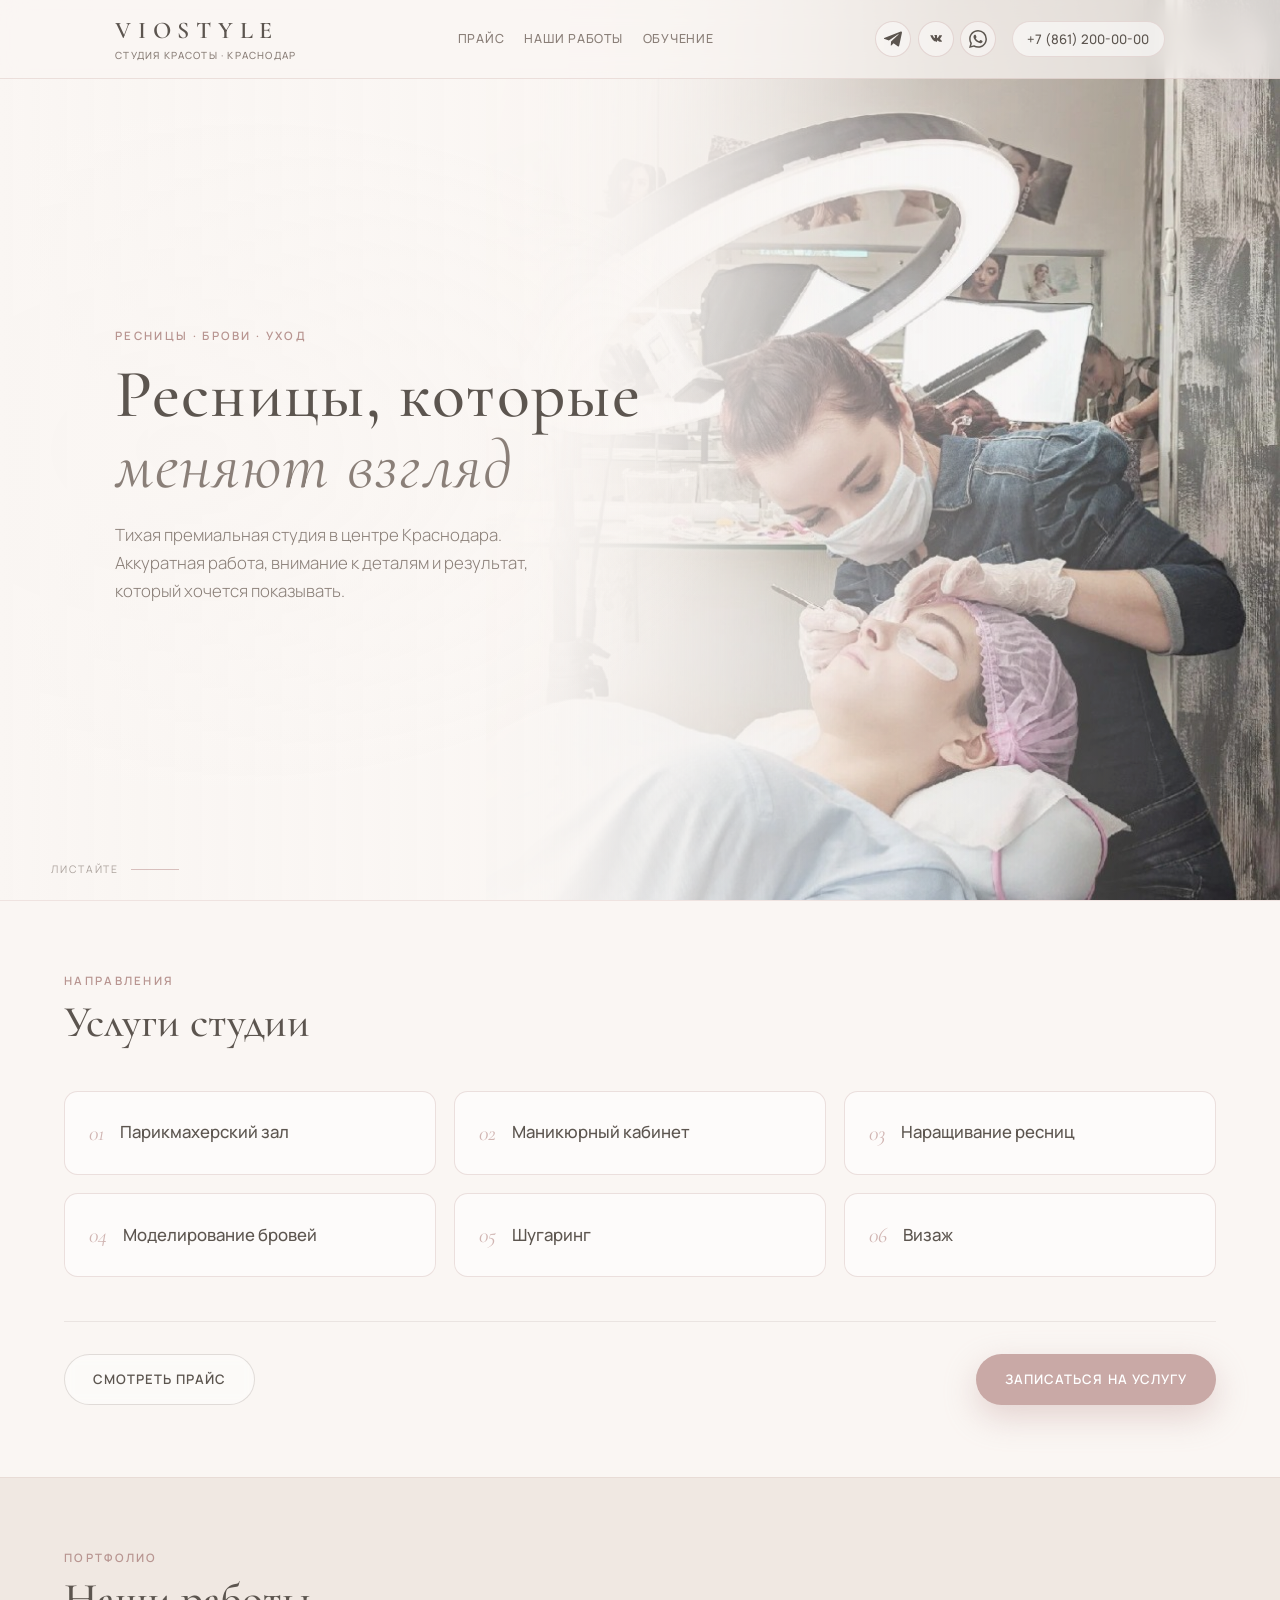
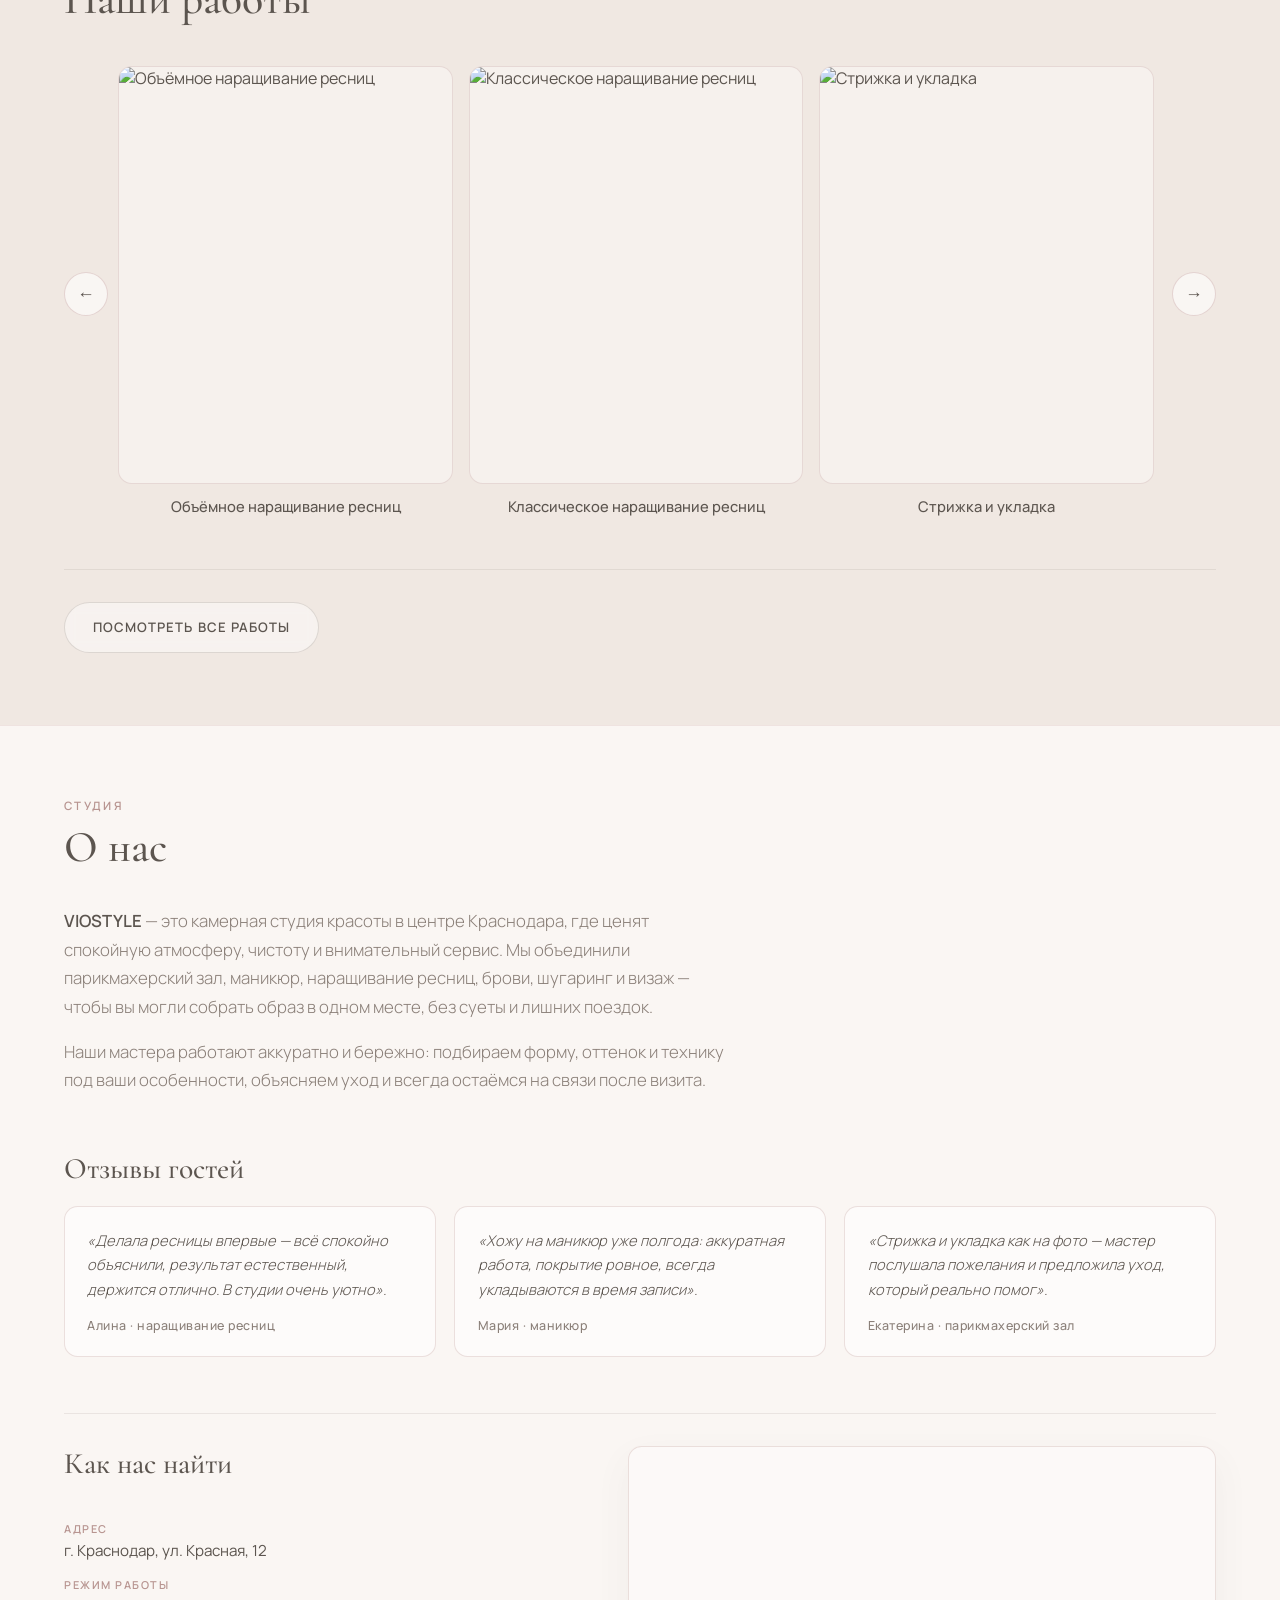
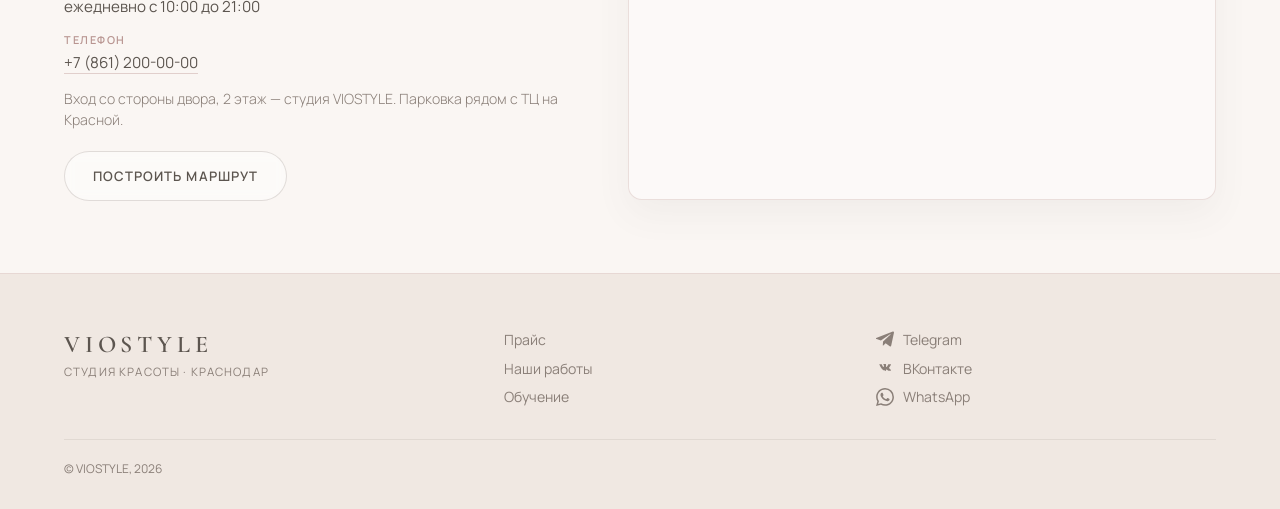
==== index.html @ 00aad1f7 "Add files via upload" ====
<!DOCTYPE html>
<html lang="ru">
<head>
  <meta charset="UTF-8">
  <meta name="viewport" content="width=device-width, initial-scale=1.0">
  <title>VIOSTYLE — студия красоты, Краснодар</title>
  <link rel="preconnect" href="https://fonts.googleapis.com">
  <link rel="preconnect" href="https://fonts.gstatic.com" crossorigin>
  <link href="https://fonts.googleapis.com/css2?family=Cormorant+Garamond:ital,wght@0,400;0,500;0,600;1,400&family=Manrope:wght@300;400;500;600&display=swap" rel="stylesheet">
  <link rel="stylesheet" href="css/style.css">
</head>
<body>
  <header class="site-header site-header--overlay">
    <div class="site-header__inner">
      <a class="site-brand" href="index.html">
        <span class="site-brand__name">VIOSTYLE</span>
        <span class="site-brand__tag">студия красоты · Краснодар</span>
      </a>
      <nav class="site-nav" aria-label="Основное меню">
        <a class="site-nav__link" href="price.html">Прайс</a>
        <a class="site-nav__link" href="works.html">Наши работы</a>
        <a class="site-nav__link" href="training.html">Обучение</a>
      </nav>
      <div class="site-header__end">
        <div class="site-social" aria-label="Соцсети">
          <a class="site-social__link" href="#" aria-label="Telegram">
            <svg class="site-icon" width="18" height="18" viewBox="0 0 24 24" fill="currentColor" aria-hidden="true"><path d="M9.417 15.181l-.397 5.584c.568 0 .816-.244 1.113-.537l2.663-2.545 5.518 4.041c1.012.564 1.725.267 1.998-.931L23.93 3.821c.321-1.496-.541-2.079-1.527-1.716L1.114 10.338c-1.496.581-1.479 1.413-.27 1.787l5.673 1.77L18.75 5.752c.6-.394 1.146-.176.697.238"/></svg>
          </a>
          <a class="site-social__link" href="#" aria-label="ВКонтакте">
            <svg class="site-icon" width="18" height="18" viewBox="0 0 24 24" fill="currentColor" aria-hidden="true"><path d="M12.785 16.241s.288-.032.436-.194c.136-.148.132-.427.132-.427s-.02-1.306.58-1.5c.592-.19 1.35.956 2.154 1.378.604.318 1.064.248 1.064.248l2.137-.03s1.117-.07.587-.95c-.043-.073-.308-.661-1.588-1.87-1.34-1.264-1.16-1.059.453-3.246.983-1.332 1.376-2.145 1.253-2.493-.117-.332-.84-.244-.84-.244l-2.406.015s-.178-.025-.31.056c-.128.078-.21.258-.21.258s-.378 1.008-.88 1.865c-1.058 1.687-1.484 1.773-1.657 1.667-.402-.248-.302-1.001-.302-1.538 0-1.672.252-2.368-.492-2.547-.247-.06-.428-.099-1.06-.106-.81-.008-1.496.003-1.882.195-.258.127-.457.41-.336.426.15.02.49.092.67.337.233.314.224 1.02.224 1.02s.134 1.98-.31 2.225c-.305.17-.723-.177-1.622-1.865-.46-.786-.808-1.654-.808-1.654s-.067-.163-.187-.251c-.145-.105-.348-.138-.348-.138l-2.286.015s-.343.01-.47.16c-.113.133-.009.408-.009.408s1.796 4.212 3.83 6.335c1.865 1.95 3.988 1.823 3.988 1.823h.958z"/></svg>
          </a>
          <a class="site-social__link" href="#" aria-label="WhatsApp">
            <svg class="site-icon" width="18" height="18" viewBox="0 0 24 24" fill="currentColor" aria-hidden="true"><path d="M17.472 14.382c-.297-.149-1.758-.867-2.03-.967-.273-.099-.471-.148-.67.15-.197.297-.767.966-.94 1.164-.173.199-.347.223-.644.075-.297-.15-1.255-.463-2.39-1.475-.883-.788-1.48-1.761-1.653-2.059-.173-.297-.018-.458.13-.606.134-.133.298-.347.446-.52.149-.174.198-.298.298-.497.099-.198.05-.371-.025-.52-.075-.149-.669-1.612-.916-2.207-.242-.579-.487-.5-.669-.51-.173-.008-.371-.01-.57-.01-.198 0-.52.074-.792.372-.272.297-1.04 1.016-1.04 2.479 0 1.462 1.065 2.875 1.213 3.074.149.198 2.096 3.2 5.077 4.487.709.306 1.262.489 1.694.625.712.227 1.36.195 1.871.118.571-.085 1.758-.719 2.006-1.413.248-.694.248-1.289.173-1.413-.074-.124-.272-.198-.57-.347m-5.421 7.403h-.004a9.87 9.87 0 01-5.031-1.378l-.361-.214-3.741.982.998-3.648-.235-.374a9.86 9.86 0 01-1.51-5.26c.001-5.45 4.436-9.884 9.888-9.884 2.64 0 5.122 1.03 6.988 2.898a9.825 9.825 0 012.893 6.994c-.003 5.45-4.437 9.884-9.885 9.884m8.413-18.297A11.815 11.815 0 0012.05 0C5.495 0 .16 5.335.157 11.892c0 2.096.547 4.142 1.588 5.945L.057 24l6.305-1.654a11.882 11.882 0 005.683 1.448h.005c6.554 0 11.89-5.335 11.893-11.893a11.821 11.821 0 00-3.48-8.413z"/></svg>
          </a>
        </div>
        <a class="site-phone" href="tel:+78612000000">+7 (861) 200-00-00</a>
      </div>
    </div>
  </header>

  <section class="hero" aria-label="Главный экран">
    <div class="hero__bg hero__bg--one" aria-hidden="true"></div>
    <div class="hero__bg hero__bg--two" aria-hidden="true"></div>
    <div class="hero__veil" aria-hidden="true"></div>

    <div class="hero__inner">
      <div class="hero__content">
        <p class="hero__eyebrow">Ресницы · брови · уход</p>
        <h1 class="hero__title">
          Ресницы, которые<br>
          <em>меняют взгляд</em>
        </h1>
        <p class="hero__lead">
          Тихая премиальная студия в центре Краснодара. Аккуратная работа,
          внимание к деталям и результат, который хочется показывать.
        </p>
      </div>
    </div>

    <div class="hero__scroll" aria-hidden="true">
      <span>Листайте</span>
      <span class="hero__scroll-line"></span>
    </div>
  </section>

  <section class="services" id="услуги" aria-labelledby="services-title">
    <div class="services__inner">
      <header class="services__head">
        <p class="services__eyebrow">Направления</p>
        <h2 class="services__title" id="services-title">Услуги студии</h2>
      </header>

      <ul class="services__grid">
        <li>
          <article class="service-card">
            <span class="service-card__num" aria-hidden="true">01</span>
            <h3 class="service-card__name">Парикмахерский зал</h3>
          </article>
        </li>
        <li>
          <article class="service-card">
            <span class="service-card__num" aria-hidden="true">02</span>
            <h3 class="service-card__name">Маникюрный кабинет</h3>
          </article>
        </li>
        <li>
          <article class="service-card">
            <span class="service-card__num" aria-hidden="true">03</span>
            <h3 class="service-card__name">Наращивание ресниц</h3>
          </article>
        </li>
        <li>
          <article class="service-card">
            <span class="service-card__num" aria-hidden="true">04</span>
            <h3 class="service-card__name">Моделирование бровей</h3>
          </article>
        </li>
        <li>
          <article class="service-card">
            <span class="service-card__num" aria-hidden="true">05</span>
            <h3 class="service-card__name">Шугаринг</h3>
          </article>
        </li>
        <li>
          <article class="service-card">
            <span class="service-card__num" aria-hidden="true">06</span>
            <h3 class="service-card__name">Визаж</h3>
          </article>
        </li>
      </ul>

      <div class="services__actions">
        <a class="btn btn--ghost" href="price.html">Смотреть прайс</a>
        <a class="btn btn--primary" id="запись" href="#">Записаться на услугу</a>
      </div>
    </div>
  </section>

  <section class="portfolio" id="работы" aria-labelledby="portfolio-title">
    <div class="portfolio__inner">
      <header class="portfolio__head">
        <p class="portfolio__eyebrow">Портфолио</p>
        <h2 class="portfolio__title" id="portfolio-title">Наши работы</h2>
      </header>

      <div class="portfolio__carousel" data-carousel>
        <button class="portfolio__nav portfolio__nav--prev" type="button" aria-label="Предыдущие работы" data-carousel-prev>
          <span aria-hidden="true">←</span>
        </button>

        <div class="portfolio__viewport" tabindex="0" data-carousel-viewport>
          <ul class="portfolio__track">
            <li class="portfolio__slide">
              <figure class="portfolio__card">
                <div class="portfolio__media">
                  <img src="assets/Portfolio/lashes1.webp" alt="Объёмное наращивание ресниц" width="640" height="800" loading="lazy" decoding="async">
                </div>
                <figcaption class="portfolio__caption">Объёмное наращивание ресниц</figcaption>
              </figure>
            </li>
            <li class="portfolio__slide">
              <figure class="portfolio__card">
                <div class="portfolio__media">
                  <img src="assets/Portfolio/lashes2.webp" alt="Классическое наращивание ресниц" width="640" height="800" loading="lazy" decoding="async">
                </div>
                <figcaption class="portfolio__caption">Классическое наращивание ресниц</figcaption>
              </figure>
            </li>
            <li class="portfolio__slide">
              <figure class="portfolio__card">
                <div class="portfolio__media">
                  <img src="assets/Portfolio/hears1.webp" alt="Стрижка и укладка" width="640" height="800" loading="lazy" decoding="async">
                </div>
                <figcaption class="portfolio__caption">Стрижка и укладка</figcaption>
              </figure>
            </li>
            <li class="portfolio__slide">
              <figure class="portfolio__card">
                <div class="portfolio__media">
                  <img src="assets/Portfolio/makeup1.webp" alt="Вечерний визаж" width="640" height="800" loading="lazy" decoding="async">
                </div>
                <figcaption class="portfolio__caption">Вечерний визаж</figcaption>
              </figure>
            </li>
            <li class="portfolio__slide">
              <figure class="portfolio__card">
                <div class="portfolio__media">
                  <img src="assets/Portfolio/nail1.webp" alt="Маникюр с покрытием" width="640" height="800" loading="lazy" decoding="async">
                </div>
                <figcaption class="portfolio__caption">Маникюр с покрытием</figcaption>
              </figure>
            </li>
          </ul>
        </div>

        <button class="portfolio__nav portfolio__nav--next" type="button" aria-label="Следующие работы" data-carousel-next>
          <span aria-hidden="true">→</span>
        </button>
      </div>

      <div class="portfolio__footer">
        <a class="btn btn--ghost" href="works.html">Посмотреть все работы</a>
      </div>
    </div>
  </section>

  <section class="about" id="о-нас" aria-labelledby="about-title">
    <div class="about__inner">
      <header class="about__head">
        <p class="about__eyebrow">Студия</p>
        <h2 class="about__title" id="about-title">О нас</h2>
      </header>

      <div class="about__intro">
        <p class="about__text">
          <strong>VIOSTYLE</strong> — это камерная студия красоты в центре Краснодара, где ценят
          спокойную атмосферу, чистоту и внимательный сервис. Мы объединили парикмахерский зал,
          маникюр, наращивание ресниц, брови, шугаринг и визаж — чтобы вы могли собрать образ
          в одном месте, без суеты и лишних поездок.
        </p>
        <p class="about__text">
          Наши мастера работают аккуратно и бережно: подбираем форму, оттенок и технику под ваши
          особенности, объясняем уход и всегда остаёмся на связи после визита.
        </p>
      </div>

      <div class="about__reviews">
        <h3 class="about__subtitle">Отзывы гостей</h3>
        <ul class="about__reviews-list">
          <li>
            <blockquote class="review-card">
              <p class="review-card__text">
                «Делала ресницы впервые — всё спокойно объяснили, результат естественный,
                держится отлично. В студии очень уютно».
              </p>
              <footer class="review-card__author">Алина · наращивание ресниц</footer>
            </blockquote>
          </li>
          <li>
            <blockquote class="review-card">
              <p class="review-card__text">
                «Хожу на маникюр уже полгода: аккуратная работа, покрытие ровное,
                всегда укладываются в время записи».
              </p>
              <footer class="review-card__author">Мария · маникюр</footer>
            </blockquote>
          </li>
          <li>
            <blockquote class="review-card">
              <p class="review-card__text">
                «Стрижка и укладка как на фото — мастер послушала пожелания и предложила
                уход, который реально помог».
              </p>
              <footer class="review-card__author">Екатерина · парикмахерский зал</footer>
            </blockquote>
          </li>
        </ul>
      </div>

      <div class="about__location">
        <div class="about__place">
          <h3 class="about__subtitle">Как нас найти</h3>
          <address class="about__address">
            <p class="about__address-line">
              <span class="about__label">Адрес</span>
              г. Краснодар, ул. Красная, 12
            </p>
            <p class="about__address-line">
              <span class="about__label">Режим работы</span>
              ежедневно с 10:00 до 21:00
            </p>
            <p class="about__address-line">
              <span class="about__label">Телефон</span>
              <a href="tel:+78612000000">+7 (861) 200-00-00</a>
            </p>
            <p class="about__address-line about__address-line--hint">
              Вход со стороны двора, 2 этаж — студия VIOSTYLE. Парковка рядом с ТЦ на Красной.
            </p>
          </address>
          <a
            class="btn btn--ghost about__route"
            href="https://yandex.ru/maps/?rtext=~45.035432,38.976278&rtt=auto"
            target="_blank"
            rel="noopener noreferrer"
          >Построить маршрут</a>
        </div>

        <div class="about__map-wrap">
          <iframe
            class="about__map"
            title="Карта — студия VIOSTYLE на ул. Красной, 12"
            src="https://yandex.ru/map-widget/v1/?ll=38.976278%2C45.035432&amp;z=17&amp;l=map&amp;pt=38.976278%2C45.035432%2Cpm2rdm"
            allowfullscreen
            loading="lazy"
            referrerpolicy="no-referrer-when-downgrade"
          ></iframe>
        </div>
      </div>
    </div>
  </section>

  <footer class="site-footer">
    <div class="site-footer__inner">
      <div class="site-footer__brand">
        <p class="site-footer__name">VIOSTYLE</p>
        <p class="site-footer__tag">Студия красоты · Краснодар</p>
      </div>
      <nav class="site-footer__nav" aria-label="Навигация в подвале">
        <a href="price.html">Прайс</a>
        <a href="works.html">Наши работы</a>
        <a href="training.html">Обучение</a>
      </nav>
      <div class="site-footer__social" aria-label="Соцсети">
        <a class="site-footer__social-link" href="#" aria-label="Telegram">
          <svg class="site-icon" width="18" height="18" viewBox="0 0 24 24" fill="currentColor" aria-hidden="true"><path d="M9.417 15.181l-.397 5.584c.568 0 .816-.244 1.113-.537l2.663-2.545 5.518 4.041c1.012.564 1.725.267 1.998-.931L23.93 3.821c.321-1.496-.541-2.079-1.527-1.716L1.114 10.338c-1.496.581-1.479 1.413-.27 1.787l5.673 1.77L18.75 5.752c.6-.394 1.146-.176.697.238"/></svg>
          <span>Telegram</span>
        </a>
        <a class="site-footer__social-link" href="#" aria-label="ВКонтакте">
          <svg class="site-icon" width="18" height="18" viewBox="0 0 24 24" fill="currentColor" aria-hidden="true"><path d="M12.785 16.241s.288-.032.436-.194c.136-.148.132-.427.132-.427s-.02-1.306.58-1.5c.592-.19 1.35.956 2.154 1.378.604.318 1.064.248 1.064.248l2.137-.03s1.117-.07.587-.95c-.043-.073-.308-.661-1.588-1.87-1.34-1.264-1.16-1.059.453-3.246.983-1.332 1.376-2.145 1.253-2.493-.117-.332-.84-.244-.84-.244l-2.406.015s-.178-.025-.31.056c-.128.078-.21.258-.21.258s-.378 1.008-.88 1.865c-1.058 1.687-1.484 1.773-1.657 1.667-.402-.248-.302-1.001-.302-1.538 0-1.672.252-2.368-.492-2.547-.247-.06-.428-.099-1.06-.106-.81-.008-1.496.003-1.882.195-.258.127-.457.41-.336.426.15.02.49.092.67.337.233.314.224 1.02.224 1.02s.134 1.98-.31 2.225c-.305.17-.723-.177-1.622-1.865-.46-.786-.808-1.654-.808-1.654s-.067-.163-.187-.251c-.145-.105-.348-.138-.348-.138l-2.286.015s-.343.01-.47.16c-.113.133-.009.408-.009.408s1.796 4.212 3.83 6.335c1.865 1.95 3.988 1.823 3.988 1.823h.958z"/></svg>
          <span>ВКонтакте</span>
        </a>
        <a class="site-footer__social-link" href="#" aria-label="WhatsApp">
          <svg class="site-icon" width="18" height="18" viewBox="0 0 24 24" fill="currentColor" aria-hidden="true"><path d="M17.472 14.382c-.297-.149-1.758-.867-2.03-.967-.273-.099-.471-.148-.67.15-.197.297-.767.966-.94 1.164-.173.199-.347.223-.644.075-.297-.15-1.255-.463-2.39-1.475-.883-.788-1.48-1.761-1.653-2.059-.173-.297-.018-.458.13-.606.134-.133.298-.347.446-.52.149-.174.198-.298.298-.497.099-.198.05-.371-.025-.52-.075-.149-.669-1.612-.916-2.207-.242-.579-.487-.5-.669-.51-.173-.008-.371-.01-.57-.01-.198 0-.52.074-.792.372-.272.297-1.04 1.016-1.04 2.479 0 1.462 1.065 2.875 1.213 3.074.149.198 2.096 3.2 5.077 4.487.709.306 1.262.489 1.694.625.712.227 1.36.195 1.871.118.571-.085 1.758-.719 2.006-1.413.248-.694.248-1.289.173-1.413-.074-.124-.272-.198-.57-.347m-5.421 7.403h-.004a9.87 9.87 0 01-5.031-1.378l-.361-.214-3.741.982.998-3.648-.235-.374a9.86 9.86 0 01-1.51-5.26c.001-5.45 4.436-9.884 9.888-9.884 2.64 0 5.122 1.03 6.988 2.898a9.825 9.825 0 012.893 6.994c-.003 5.45-4.437 9.884-9.885 9.884m8.413-18.297A11.815 11.815 0 0012.05 0C5.495 0 .16 5.335.157 11.892c0 2.096.547 4.142 1.588 5.945L.057 24l6.305-1.654a11.882 11.882 0 005.683 1.448h.005c6.554 0 11.89-5.335 11.893-11.893a11.821 11.821 0 00-3.48-8.413z"/></svg>
          <span>WhatsApp</span>
        </a>
      </div>
      <p class="site-footer__copy">© VIOSTYLE, 2026</p>
    </div>
  </footer>

  <script src="js/main.js"></script>
</body>
</html>
---- css/style.css ----
/* Палитра (пастельные тона)
   Основной:    #FAF6F3 — тёплый кремовый фон
   Вспомогательный: #8A7F78 — приглушённый тауп для текста
   Акцент:      #C9A9A6 — пыльная роза для кнопок и акцентов
*/
:root {
  --color-primary: #faf6f3;
  --color-primary-deep: #f0e8e2;
  --color-secondary: #8a7f78;
  --color-secondary-dark: #5c554f;
  --color-accent: #c9a9a6;
  --color-accent-hover: #b89591;
  --color-white: #ffffff;
  --font-display: "Cormorant Garamond", "Times New Roman", serif;
  --font-body: "Manrope", system-ui, sans-serif;
  --ease-out: cubic-bezier(0.22, 1, 0.36, 1);
}

*,
*::before,
*::after {
  box-sizing: border-box;
}

html {
  -webkit-font-smoothing: antialiased;
}

body {
  margin: 0;
  min-height: 100vh;
  font-family: var(--font-body);
  font-weight: 400;
  color: var(--color-secondary-dark);
  background: var(--color-primary);
}

body.page {
  display: flex;
  flex-direction: column;
  min-height: 100vh;
  min-height: 100dvh;
}

/* Шапка сайта */
.site-header {
  position: sticky;
  top: 0;
  z-index: 100;
  background: rgba(250, 246, 243, 0.92);
  border-bottom: 1px solid rgba(201, 169, 166, 0.3);
  backdrop-filter: blur(12px);
}

.site-header--overlay {
  position: fixed;
  left: 0;
  right: 0;
  background: rgba(250, 246, 243, 0.72);
}

.site-header__inner {
  max-width: 72rem;
  margin: 0 auto;
  padding: 1rem clamp(1.25rem, 4vw, 3.5rem);
  display: flex;
  flex-wrap: wrap;
  align-items: center;
  justify-content: space-between;
  gap: 1rem 1.5rem;
}

.site-brand {
  display: flex;
  flex-direction: column;
  gap: 0.2rem;
  text-decoration: none;
  color: inherit;
  flex-shrink: 0;
}

.site-brand__name {
  font-family: var(--font-display);
  font-size: clamp(1.2rem, 2.2vw, 1.5rem);
  font-weight: 600;
  letter-spacing: 0.28em;
  color: var(--color-secondary-dark);
}

.site-brand__tag {
  font-size: 0.62rem;
  font-weight: 500;
  letter-spacing: 0.12em;
  text-transform: uppercase;
  color: var(--color-secondary);
}

.site-nav {
  display: flex;
  flex-wrap: wrap;
  align-items: center;
  justify-content: center;
  gap: 0.35rem 1.25rem;
  order: 3;
  width: 100%;
}

@media (min-width: 900px) {
  .site-nav {
    order: 0;
    width: auto;
    flex: 1;
  }
}

.site-nav__link {
  font-size: 0.78rem;
  font-weight: 500;
  letter-spacing: 0.06em;
  text-transform: uppercase;
  text-decoration: none;
  color: var(--color-secondary);
  padding: 0.35rem 0;
  border-bottom: 1px solid transparent;
  transition: color 0.35s var(--ease-out), border-color 0.35s var(--ease-out);
}

.site-nav__link:hover,
.site-nav__link.is-active {
  color: var(--color-secondary-dark);
  border-color: var(--color-accent);
}

.site-header__end {
  display: flex;
  flex-wrap: wrap;
  align-items: center;
  justify-content: flex-end;
  gap: 0.65rem 1rem;
  margin-left: auto;
}

.site-social {
  display: flex;
  align-items: center;
  gap: 0.4rem;
}

.site-icon {
  display: block;
  flex-shrink: 0;
}

.site-social__link {
  display: inline-flex;
  align-items: center;
  justify-content: center;
  width: 2.25rem;
  height: 2.25rem;
  padding: 0;
  text-decoration: none;
  color: var(--color-secondary-dark);
  border: 1px solid rgba(201, 169, 166, 0.4);
  border-radius: 999px;
  background: rgba(255, 255, 255, 0.45);
  transition:
    border-color 0.35s var(--ease-out),
    background 0.35s var(--ease-out),
    color 0.35s var(--ease-out);
}

.site-social__link:hover {
  border-color: var(--color-accent);
  background: var(--color-white);
}

.site-phone {
  font-size: 0.82rem;
  font-weight: 500;
  color: var(--color-secondary-dark);
  text-decoration: none;
  padding: 0.5rem 0.9rem;
  border-radius: 999px;
  background: rgba(255, 255, 255, 0.55);
  border: 1px solid rgba(201, 169, 166, 0.35);
  white-space: nowrap;
  transition: border-color 0.35s var(--ease-out), box-shadow 0.35s var(--ease-out);
}

.site-phone:hover {
  border-color: var(--color-accent);
  box-shadow: 0 8px 24px rgba(201, 169, 166, 0.25);
}

/* Подвал */
.site-footer {
  margin-top: auto;
  padding: clamp(2.5rem, 5vw, 3.5rem) clamp(1.25rem, 4vw, 3.5rem) 2rem;
  background: var(--color-primary-deep);
  border-top: 1px solid rgba(201, 169, 166, 0.25);
}

.site-footer__inner {
  max-width: 72rem;
  margin: 0 auto;
  display: grid;
  grid-template-columns: 1fr;
  gap: 1.5rem 2rem;
}

@media (min-width: 720px) {
  .site-footer__inner {
    grid-template-columns: 1.2fr 1fr 1fr;
    align-items: start;
  }

  .site-footer__copy {
    grid-column: 1 / -1;
  }
}

.site-footer__name {
  margin: 0 0 0.35rem;
  font-family: var(--font-display);
  font-size: 1.5rem;
  font-weight: 600;
  letter-spacing: 0.2em;
  color: var(--color-secondary-dark);
}

.site-footer__tag {
  margin: 0;
  font-size: 0.72rem;
  letter-spacing: 0.1em;
  text-transform: uppercase;
  color: var(--color-secondary);
}

.site-footer__nav,
.site-footer__social {
  display: flex;
  flex-direction: column;
  align-items: flex-start;
  gap: 0.55rem;
}

.site-footer__nav a {
  font-size: 0.88rem;
  text-decoration: none;
  color: var(--color-secondary);
  border-bottom: 1px solid transparent;
  transition: color 0.35s var(--ease-out), border-color 0.35s var(--ease-out);
}

.site-footer__nav a:hover {
  color: var(--color-secondary-dark);
  border-color: var(--color-accent);
}

.site-footer__social-link {
  display: inline-flex;
  align-items: center;
  gap: 0.55rem;
  font-size: 0.88rem;
  text-decoration: none;
  color: var(--color-secondary);
  border-bottom: 1px solid transparent;
  transition: color 0.35s var(--ease-out), border-color 0.35s var(--ease-out);
}

.site-footer__social-link:hover {
  color: var(--color-secondary-dark);
  border-color: var(--color-accent);
}

.site-footer__copy {
  margin: 0.5rem 0 0;
  padding-top: 1.25rem;
  border-top: 1px solid rgba(138, 127, 120, 0.15);
  font-size: 0.75rem;
  color: var(--color-secondary);
}

/* Заглушки внутренних страниц */
.page-stub {
  flex: 1;
  max-width: 36rem;
  margin: 0 auto;
  padding: clamp(6rem, 14vh, 8rem) clamp(1.25rem, 4vw, 3.5rem) clamp(3rem, 8vh, 5rem);
  text-align: left;
}

.page-stub__eyebrow {
  margin: 0 0 0.65rem;
  font-size: 0.72rem;
  font-weight: 600;
  letter-spacing: 0.2em;
  text-transform: uppercase;
  color: var(--color-accent-hover);
}

.page-stub__title {
  margin: 0 0 1rem;
  font-family: var(--font-display);
  font-size: clamp(2rem, 5vw, 2.75rem);
  font-weight: 500;
  color: var(--color-secondary-dark);
}

.page-stub__text {
  margin: 0 0 1.75rem;
  font-size: 1rem;
  line-height: 1.65;
  font-weight: 300;
  color: var(--color-secondary);
}

.hero {
  position: relative;
  min-height: 100vh;
  min-height: 100dvh;
  display: flex;
  flex-direction: column;
  overflow: hidden;
  background: var(--color-primary);
  padding-top: 5.5rem;
}

/* Два фоновых слоя из assets */
.hero__bg {
  position: absolute;
  inset: 0;
  pointer-events: none;
  background-size: cover;
  background-position: center;
  will-change: transform;
}

.hero__bg--one {
  background-image: url("../assets/bg-hero2.webp");
  opacity: 0.18;
  transform: scale(1.05);
  filter: saturate(0.85) brightness(1.08);
}

.hero__bg--two {
  left: 38%;
  background-image: url("../assets/bg-img1.webp");
  background-position: 72% center;
  mask-image: linear-gradient(
    105deg,
    transparent 0%,
    rgba(0, 0, 0, 0.15) 18%,
    rgba(0, 0, 0, 0.85) 45%,
    #000 100%
  );
  -webkit-mask-image: linear-gradient(
    105deg,
    transparent 0%,
    rgba(0, 0, 0, 0.15) 18%,
    rgba(0, 0, 0, 0.85) 45%,
    #000 100%
  );
}

.hero__veil {
  position: absolute;
  inset: 0;
  background:
    radial-gradient(ellipse 80% 70% at 15% 50%, var(--color-primary) 0%, transparent 55%),
    linear-gradient(90deg, var(--color-primary) 0%, rgba(250, 246, 243, 0.92) 42%, rgba(250, 246, 243, 0.35) 68%, transparent 100%);
  pointer-events: none;
}

.hero__inner {
  position: relative;
  z-index: 2;
  flex: 1;
  display: grid;
  grid-template-columns: 1fr;
  align-items: center;
  gap: 2.5rem;
  padding: clamp(2rem, 6vh, 4rem) clamp(1.25rem, 4vw, 3.5rem) clamp(3rem, 8vh, 5rem);
  max-width: 72rem;
  margin: 0 auto;
  width: 100%;
}


.hero__content {
  max-width: 34rem;
  animation: hero-in 1.1s var(--ease-out) both;
}

.hero__eyebrow {
  margin: 0 0 1rem;
  font-size: 0.72rem;
  font-weight: 600;
  letter-spacing: 0.2em;
  text-transform: uppercase;
  color: var(--color-accent-hover);
}

.hero__title {
  margin: 0 0 1.25rem;
  font-family: var(--font-display);
  font-size: clamp(2.5rem, 6.5vw, 4.25rem);
  font-weight: 500;
  line-height: 1.05;
  letter-spacing: 0.02em;
  color: var(--color-secondary-dark);
}

.hero__title em {
  font-style: italic;
  font-weight: 400;
  color: var(--color-secondary);
}

.hero__lead {
  margin: 0;
  font-size: clamp(0.95rem, 1.8vw, 1.05rem);
  line-height: 1.65;
  font-weight: 300;
  color: var(--color-secondary);
  max-width: 28rem;
}

.btn {
  display: inline-flex;
  align-items: center;
  justify-content: center;
  padding: 0.95rem 1.75rem;
  font-family: var(--font-body);
  font-size: 0.82rem;
  font-weight: 600;
  letter-spacing: 0.08em;
  text-transform: uppercase;
  text-decoration: none;
  border-radius: 999px;
  border: 1px solid transparent;
  cursor: pointer;
  transition:
    transform 0.35s var(--ease-out),
    background 0.35s var(--ease-out),
    border-color 0.35s var(--ease-out),
    box-shadow 0.35s var(--ease-out);
}

.btn--primary {
  background: var(--color-accent);
  color: var(--color-white);
  box-shadow: 0 12px 32px rgba(201, 169, 166, 0.45);
}

.btn--primary:hover {
  background: var(--color-accent-hover);
  transform: translateY(-2px);
  box-shadow: 0 16px 40px rgba(201, 169, 166, 0.5);
}

.btn--ghost {
  background: rgba(255, 255, 255, 0.45);
  color: var(--color-secondary-dark);
  border-color: rgba(138, 127, 120, 0.25);
  backdrop-filter: blur(6px);
}

.btn--ghost:hover {
  border-color: var(--color-accent);
  transform: translateY(-2px);
}

/* Блок услуг */
.services {
  position: relative;
  z-index: 1;
  padding: clamp(3rem, 8vh, 5rem) clamp(1.25rem, 4vw, 3.5rem);
  background: var(--color-primary);
  border-top: 1px solid rgba(201, 169, 166, 0.25);
}

.services__inner {
  max-width: 72rem;
  margin: 0 auto;
}

.services__head {
  margin-bottom: clamp(2rem, 4vw, 2.75rem);
  max-width: 28rem;
}

.services__eyebrow {
  margin: 0 0 0.65rem;
  font-size: 0.72rem;
  font-weight: 600;
  letter-spacing: 0.2em;
  text-transform: uppercase;
  color: var(--color-accent-hover);
}

.services__title {
  margin: 0;
  font-family: var(--font-display);
  font-size: clamp(2rem, 4.5vw, 2.75rem);
  font-weight: 500;
  line-height: 1.1;
  color: var(--color-secondary-dark);
}

.services__grid {
  list-style: none;
  margin: 0;
  padding: 0;
  display: grid;
  grid-template-columns: 1fr;
  gap: 0.85rem;
}

@media (min-width: 560px) {
  .services__grid {
    grid-template-columns: repeat(2, 1fr);
    gap: 1rem;
  }
}

@media (min-width: 960px) {
  .services__grid {
    grid-template-columns: repeat(3, 1fr);
    gap: 1.15rem;
  }
}

.service-card {
  position: relative;
  display: flex;
  align-items: center;
  gap: 1rem;
  min-height: 5.25rem;
  padding: 1.35rem 1.5rem;
  background: rgba(255, 255, 255, 0.55);
  border: 1px solid rgba(201, 169, 166, 0.35);
  border-radius: 0.85rem;
  transition:
    border-color 0.35s var(--ease-out),
    box-shadow 0.35s var(--ease-out),
    transform 0.35s var(--ease-out);
}

.service-card:hover {
  border-color: var(--color-accent);
  box-shadow: 0 14px 36px rgba(92, 85, 79, 0.08);
  transform: translateY(-2px);
}

.service-card__num {
  flex-shrink: 0;
  font-family: var(--font-display);
  font-size: 1.35rem;
  font-style: italic;
  color: var(--color-accent);
  opacity: 0.85;
}

.service-card__name {
  margin: 0;
  font-family: var(--font-body);
  font-size: clamp(0.95rem, 1.6vw, 1.05rem);
  font-weight: 500;
  line-height: 1.35;
  color: var(--color-secondary-dark);
}

.services__actions {
  display: flex;
  flex-wrap: wrap;
  align-items: center;
  justify-content: space-between;
  gap: 1rem;
  margin-top: clamp(2rem, 4vw, 2.75rem);
  padding-top: clamp(1.5rem, 3vw, 2rem);
  border-top: 1px solid rgba(138, 127, 120, 0.15);
}

.services__actions .btn--primary {
  margin-left: auto;
}

@media (max-width: 479px) {
  .services__actions {
    flex-direction: column;
    align-items: stretch;
  }

  .services__actions .btn--primary {
    margin-left: 0;
  }
}

/* Блок «Наши работы» */
.portfolio {
  padding: clamp(3rem, 8vh, 5rem) clamp(1.25rem, 4vw, 3.5rem);
  background: var(--color-primary-deep);
  border-top: 1px solid rgba(201, 169, 166, 0.2);
}

.portfolio__inner {
  max-width: 72rem;
  margin: 0 auto;
}

.portfolio__head {
  margin-bottom: clamp(1.75rem, 4vw, 2.5rem);
  max-width: 28rem;
}

.portfolio__eyebrow {
  margin: 0 0 0.65rem;
  font-size: 0.72rem;
  font-weight: 600;
  letter-spacing: 0.2em;
  text-transform: uppercase;
  color: var(--color-accent-hover);
}

.portfolio__title {
  margin: 0;
  font-family: var(--font-display);
  font-size: clamp(2rem, 4.5vw, 2.75rem);
  font-weight: 500;
  line-height: 1.1;
  color: var(--color-secondary-dark);
}

.portfolio__carousel {
  display: grid;
  grid-template-columns: auto 1fr auto;
  align-items: center;
  gap: 0.65rem;
}

@media (max-width: 559px) {
  .portfolio__carousel {
    grid-template-columns: 1fr;
    gap: 0.75rem;
  }

  .portfolio__nav {
    display: none;
  }
}

.portfolio__nav {
  flex-shrink: 0;
  display: inline-flex;
  align-items: center;
  justify-content: center;
  width: 2.75rem;
  height: 2.75rem;
  padding: 0;
  border: 1px solid rgba(201, 169, 166, 0.45);
  border-radius: 50%;
  background: rgba(255, 255, 255, 0.6);
  color: var(--color-secondary-dark);
  font-size: 1.1rem;
  cursor: pointer;
  transition:
    border-color 0.35s var(--ease-out),
    background 0.35s var(--ease-out),
    transform 0.35s var(--ease-out);
}

.portfolio__nav:hover {
  border-color: var(--color-accent);
  background: var(--color-white);
  transform: translateY(-1px);
}

.portfolio__nav:disabled {
  opacity: 0.35;
  cursor: not-allowed;
  transform: none;
}

.portfolio__viewport {
  overflow-x: auto;
  overflow-y: hidden;
  scroll-snap-type: x mandatory;
  scroll-behavior: smooth;
  -webkit-overflow-scrolling: touch;
  scrollbar-width: thin;
  scrollbar-color: var(--color-accent) transparent;
  padding-bottom: 0.35rem;
}

.portfolio__viewport:focus-visible {
  outline: 2px solid var(--color-accent);
  outline-offset: 4px;
}

.portfolio__viewport::-webkit-scrollbar {
  height: 6px;
}

.portfolio__viewport::-webkit-scrollbar-thumb {
  background: rgba(201, 169, 166, 0.65);
  border-radius: 999px;
}

.portfolio__track {
  display: flex;
  gap: 1rem;
  list-style: none;
  margin: 0;
  padding: 0.15rem 0.25rem;
}

.portfolio__slide {
  flex: 0 0 min(78vw, 17.5rem);
  scroll-snap-align: start;
}

@media (min-width: 720px) {
  .portfolio__slide {
    flex-basis: min(42vw, 20rem);
  }
}

@media (min-width: 1024px) {
  .portfolio__slide {
    flex-basis: calc((100% - 2rem) / 3);
  }
}

.portfolio__card {
  margin: 0;
  height: 100%;
}

.portfolio__media {
  position: relative;
  aspect-ratio: 4 / 5;
  border-radius: 0.85rem;
  overflow: hidden;
  border: 1px solid rgba(201, 169, 166, 0.35);
  background: rgba(255, 255, 255, 0.4);
}

.portfolio__media img {
  display: block;
  width: 100%;
  height: 100%;
  object-fit: cover;
  transition: transform 0.5s var(--ease-out);
}

.portfolio__card:hover .portfolio__media img {
  transform: scale(1.03);
}

.portfolio__caption {
  margin: 0.85rem 0 0;
  padding: 0 0.15rem;
  font-size: 0.92rem;
  font-weight: 500;
  line-height: 1.35;
  color: var(--color-secondary-dark);
  text-align: center;
}

.portfolio__footer {
  display: flex;
  justify-content: flex-start;
  margin-top: clamp(2rem, 4vw, 2.75rem);
  padding-top: clamp(1.5rem, 3vw, 2rem);
  border-top: 1px solid rgba(138, 127, 120, 0.15);
}

/* Блок «О нас» */
.about {
  padding: clamp(3rem, 8vh, 5rem) clamp(1.25rem, 4vw, 3.5rem);
  background: var(--color-primary);
  border-top: 1px solid rgba(201, 169, 166, 0.25);
}

.about__inner {
  max-width: 72rem;
  margin: 0 auto;
}

.about__head {
  margin-bottom: clamp(1.75rem, 4vw, 2.25rem);
  max-width: 28rem;
}

.about__eyebrow {
  margin: 0 0 0.65rem;
  font-size: 0.72rem;
  font-weight: 600;
  letter-spacing: 0.2em;
  text-transform: uppercase;
  color: var(--color-accent-hover);
}

.about__title {
  margin: 0;
  font-family: var(--font-display);
  font-size: clamp(2rem, 4.5vw, 2.75rem);
  font-weight: 500;
  line-height: 1.1;
  color: var(--color-secondary-dark);
}

.about__intro {
  max-width: 42rem;
  margin-bottom: clamp(2.5rem, 5vw, 3.5rem);
}

.about__text {
  margin: 0 0 1rem;
  font-size: clamp(0.95rem, 1.8vw, 1.05rem);
  line-height: 1.7;
  font-weight: 300;
  color: var(--color-secondary);
}

.about__text:last-child {
  margin-bottom: 0;
}

.about__text strong {
  font-weight: 600;
  color: var(--color-secondary-dark);
}

.about__subtitle {
  margin: 0 0 1.25rem;
  font-family: var(--font-display);
  font-size: clamp(1.45rem, 3vw, 1.85rem);
  font-weight: 500;
  color: var(--color-secondary-dark);
}

.about__reviews {
  margin-bottom: clamp(2.5rem, 5vw, 3.5rem);
}

.about__reviews-list {
  list-style: none;
  margin: 0;
  padding: 0;
  display: grid;
  grid-template-columns: 1fr;
  gap: 1rem;
}

@media (min-width: 720px) {
  .about__reviews-list {
    grid-template-columns: repeat(3, 1fr);
    gap: 1.15rem;
  }
}

.review-card {
  margin: 0;
  height: 100%;
  padding: 1.35rem 1.4rem;
  background: rgba(255, 255, 255, 0.55);
  border: 1px solid rgba(201, 169, 166, 0.35);
  border-radius: 0.85rem;
}

.review-card__text {
  margin: 0 0 1rem;
  font-size: 0.92rem;
  line-height: 1.65;
  font-weight: 300;
  font-style: italic;
  color: var(--color-secondary-dark);
}

.review-card__author {
  font-size: 0.78rem;
  font-weight: 500;
  letter-spacing: 0.04em;
  color: var(--color-secondary);
  font-style: normal;
}

.about__location {
  display: grid;
  grid-template-columns: 1fr;
  gap: 1.5rem;
  align-items: start;
  padding-top: clamp(1.5rem, 3vw, 2rem);
  border-top: 1px solid rgba(138, 127, 120, 0.15);
}

@media (min-width: 900px) {
  .about__location {
    grid-template-columns: minmax(0, 0.95fr) minmax(0, 1.05fr);
    gap: 2rem;
  }
}

.about__place {
  display: flex;
  flex-direction: column;
  align-items: flex-start;
  gap: 1.25rem;
}

.about__address {
  font-style: normal;
  display: flex;
  flex-direction: column;
  gap: 0.85rem;
}

.about__address-line {
  margin: 0;
  font-size: 0.95rem;
  line-height: 1.5;
  color: var(--color-secondary-dark);
}

.about__address-line--hint {
  font-size: 0.88rem;
  font-weight: 300;
  color: var(--color-secondary);
}

.about__label {
  display: block;
  margin-bottom: 0.2rem;
  font-size: 0.68rem;
  font-weight: 600;
  letter-spacing: 0.14em;
  text-transform: uppercase;
  color: var(--color-accent-hover);
}

.about__address a {
  color: var(--color-secondary-dark);
  text-decoration: none;
  border-bottom: 1px solid rgba(201, 169, 166, 0.5);
  transition: border-color 0.35s var(--ease-out);
}

.about__address a:hover {
  border-color: var(--color-accent);
}

.about__map-wrap {
  min-height: 16rem;
  border-radius: 0.85rem;
  overflow: hidden;
  border: 1px solid rgba(201, 169, 166, 0.35);
  background: rgba(255, 255, 255, 0.4);
  box-shadow: 0 14px 36px rgba(92, 85, 79, 0.06);
}

.about__map {
  display: block;
  width: 100%;
  height: min(22rem, 55vw);
  min-height: 16rem;
  border: 0;
}

.hero__scroll {
  position: relative;
  z-index: 2;
  display: flex;
  align-items: center;
  gap: 0.75rem;
  padding: 0 0 1.5rem clamp(1.25rem, 4vw, 3.5rem);
  font-size: 0.65rem;
  letter-spacing: 0.18em;
  text-transform: uppercase;
  color: var(--color-secondary);
  opacity: 0.7;
}

.hero__scroll-line {
  display: block;
  width: 3rem;
  height: 1px;
  background: var(--color-accent);
  transform-origin: left;
  animation: scroll-pulse 2.4s ease-in-out infinite;
}

@keyframes hero-in {
  from {
    opacity: 0;
    transform: translateY(24px);
  }
  to {
    opacity: 1;
    transform: translateY(0);
  }
}

@keyframes scroll-pulse {
  0%,
  100% {
    transform: scaleX(0.35);
    opacity: 0.5;
  }
  50% {
    transform: scaleX(1);
    opacity: 1;
  }
}

@media (prefers-reduced-motion: reduce) {
  .hero__content {
    animation: none;
  }

  .hero__scroll-line {
    animation: none;
  }

  .hero__bg--one {
    transform: none;
  }
}
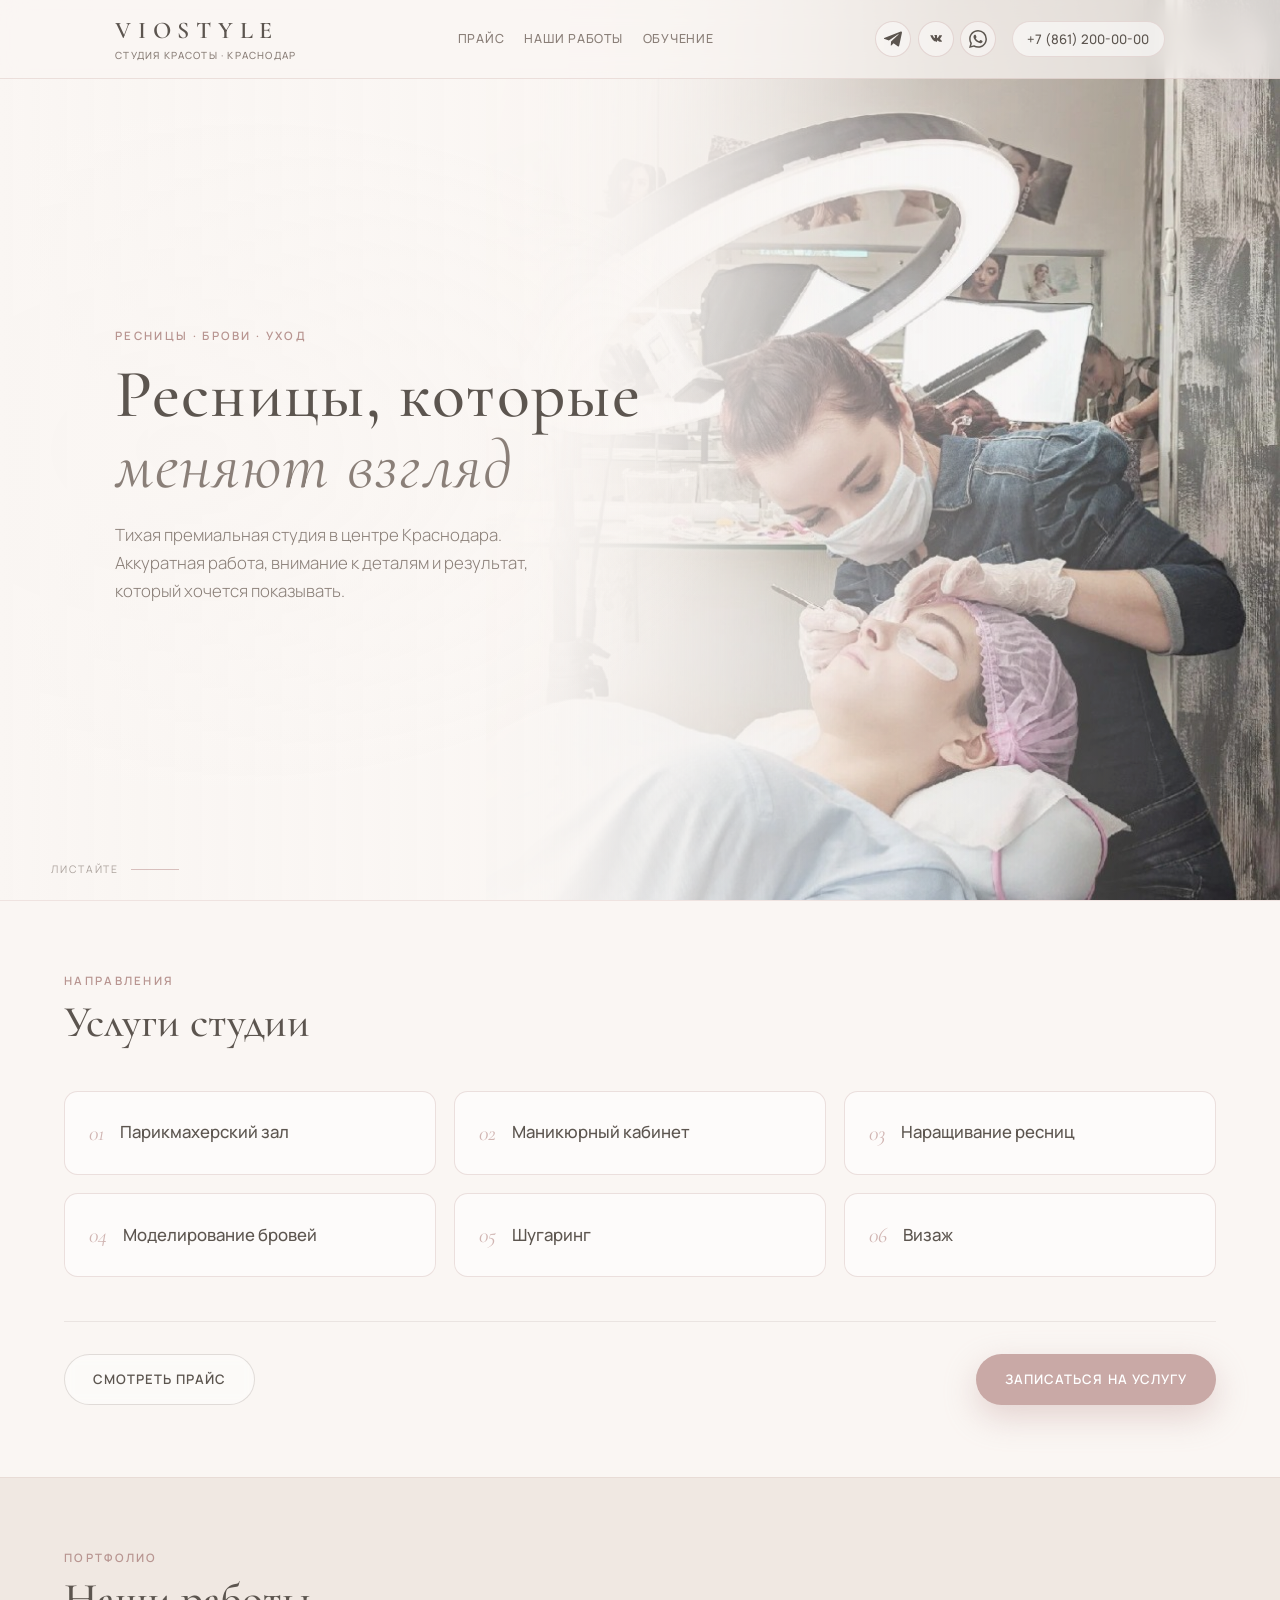
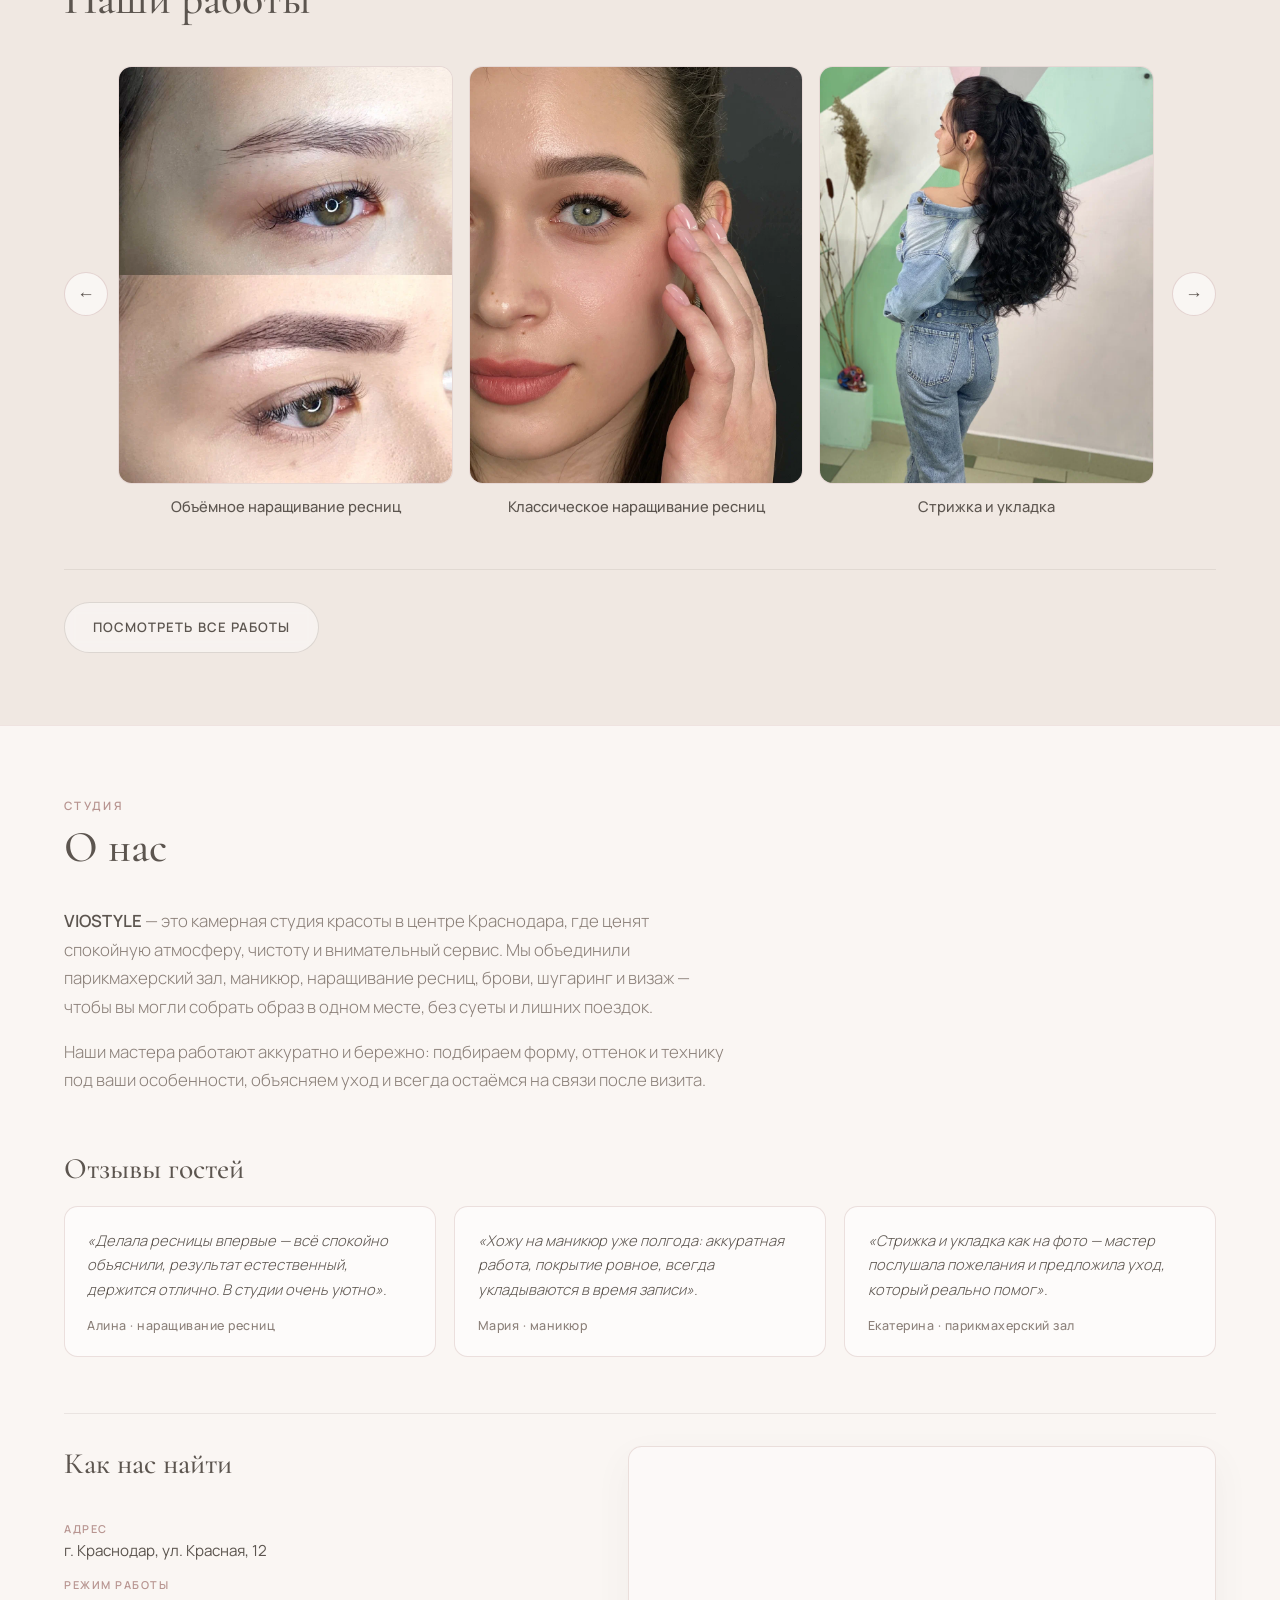
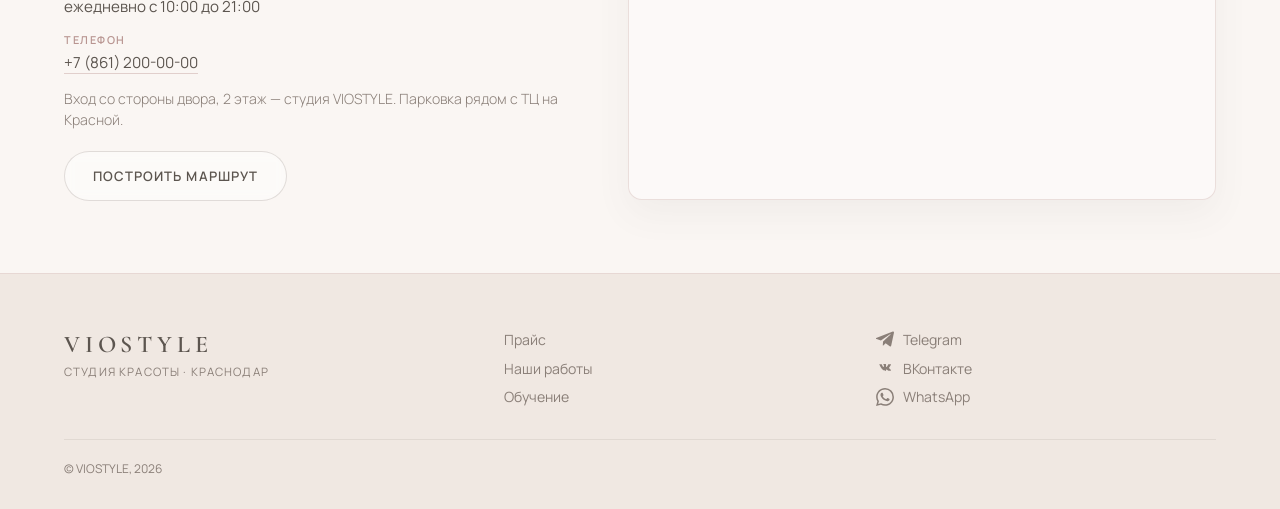
==== commit 825bc805: "Update index.html" ====
--- a/index.html
+++ b/index.html
@@ -133,7 +133,7 @@
             <li class="portfolio__slide">
               <figure class="portfolio__card">
                 <div class="portfolio__media">
-                  <img src="assets/Portfolio/lashes1.webp" alt="Объёмное наращивание ресниц" width="640" height="800" loading="lazy" decoding="async">
+                  <img src="assets/portfolio/lashes1.webp" alt="Объёмное наращивание ресниц" width="640" height="800" loading="lazy" decoding="async">
                 </div>
                 <figcaption class="portfolio__caption">Объёмное наращивание ресниц</figcaption>
               </figure>
@@ -141,7 +141,7 @@
             <li class="portfolio__slide">
               <figure class="portfolio__card">
                 <div class="portfolio__media">
-                  <img src="assets/Portfolio/lashes2.webp" alt="Классическое наращивание ресниц" width="640" height="800" loading="lazy" decoding="async">
+                  <img src="assets/portfolio/lashes2.webp" alt="Классическое наращивание ресниц" width="640" height="800" loading="lazy" decoding="async">
                 </div>
                 <figcaption class="portfolio__caption">Классическое наращивание ресниц</figcaption>
               </figure>
@@ -149,7 +149,7 @@
             <li class="portfolio__slide">
               <figure class="portfolio__card">
                 <div class="portfolio__media">
-                  <img src="assets/Portfolio/hears1.webp" alt="Стрижка и укладка" width="640" height="800" loading="lazy" decoding="async">
+                  <img src="assets/portfolio/hears1.webp" alt="Стрижка и укладка" width="640" height="800" loading="lazy" decoding="async">
                 </div>
                 <figcaption class="portfolio__caption">Стрижка и укладка</figcaption>
               </figure>
@@ -157,7 +157,7 @@
             <li class="portfolio__slide">
               <figure class="portfolio__card">
                 <div class="portfolio__media">
-                  <img src="assets/Portfolio/makeup1.webp" alt="Вечерний визаж" width="640" height="800" loading="lazy" decoding="async">
+                  <img src="assets/portfolio/makeup1.webp" alt="Вечерний визаж" width="640" height="800" loading="lazy" decoding="async">
                 </div>
                 <figcaption class="portfolio__caption">Вечерний визаж</figcaption>
               </figure>
@@ -165,7 +165,7 @@
             <li class="portfolio__slide">
               <figure class="portfolio__card">
                 <div class="portfolio__media">
-                  <img src="assets/Portfolio/nail1.webp" alt="Маникюр с покрытием" width="640" height="800" loading="lazy" decoding="async">
+                  <img src="assets/portfolio/nail1.webp" alt="Маникюр с покрытием" width="640" height="800" loading="lazy" decoding="async">
                 </div>
                 <figcaption class="portfolio__caption">Маникюр с покрытием</figcaption>
               </figure>
